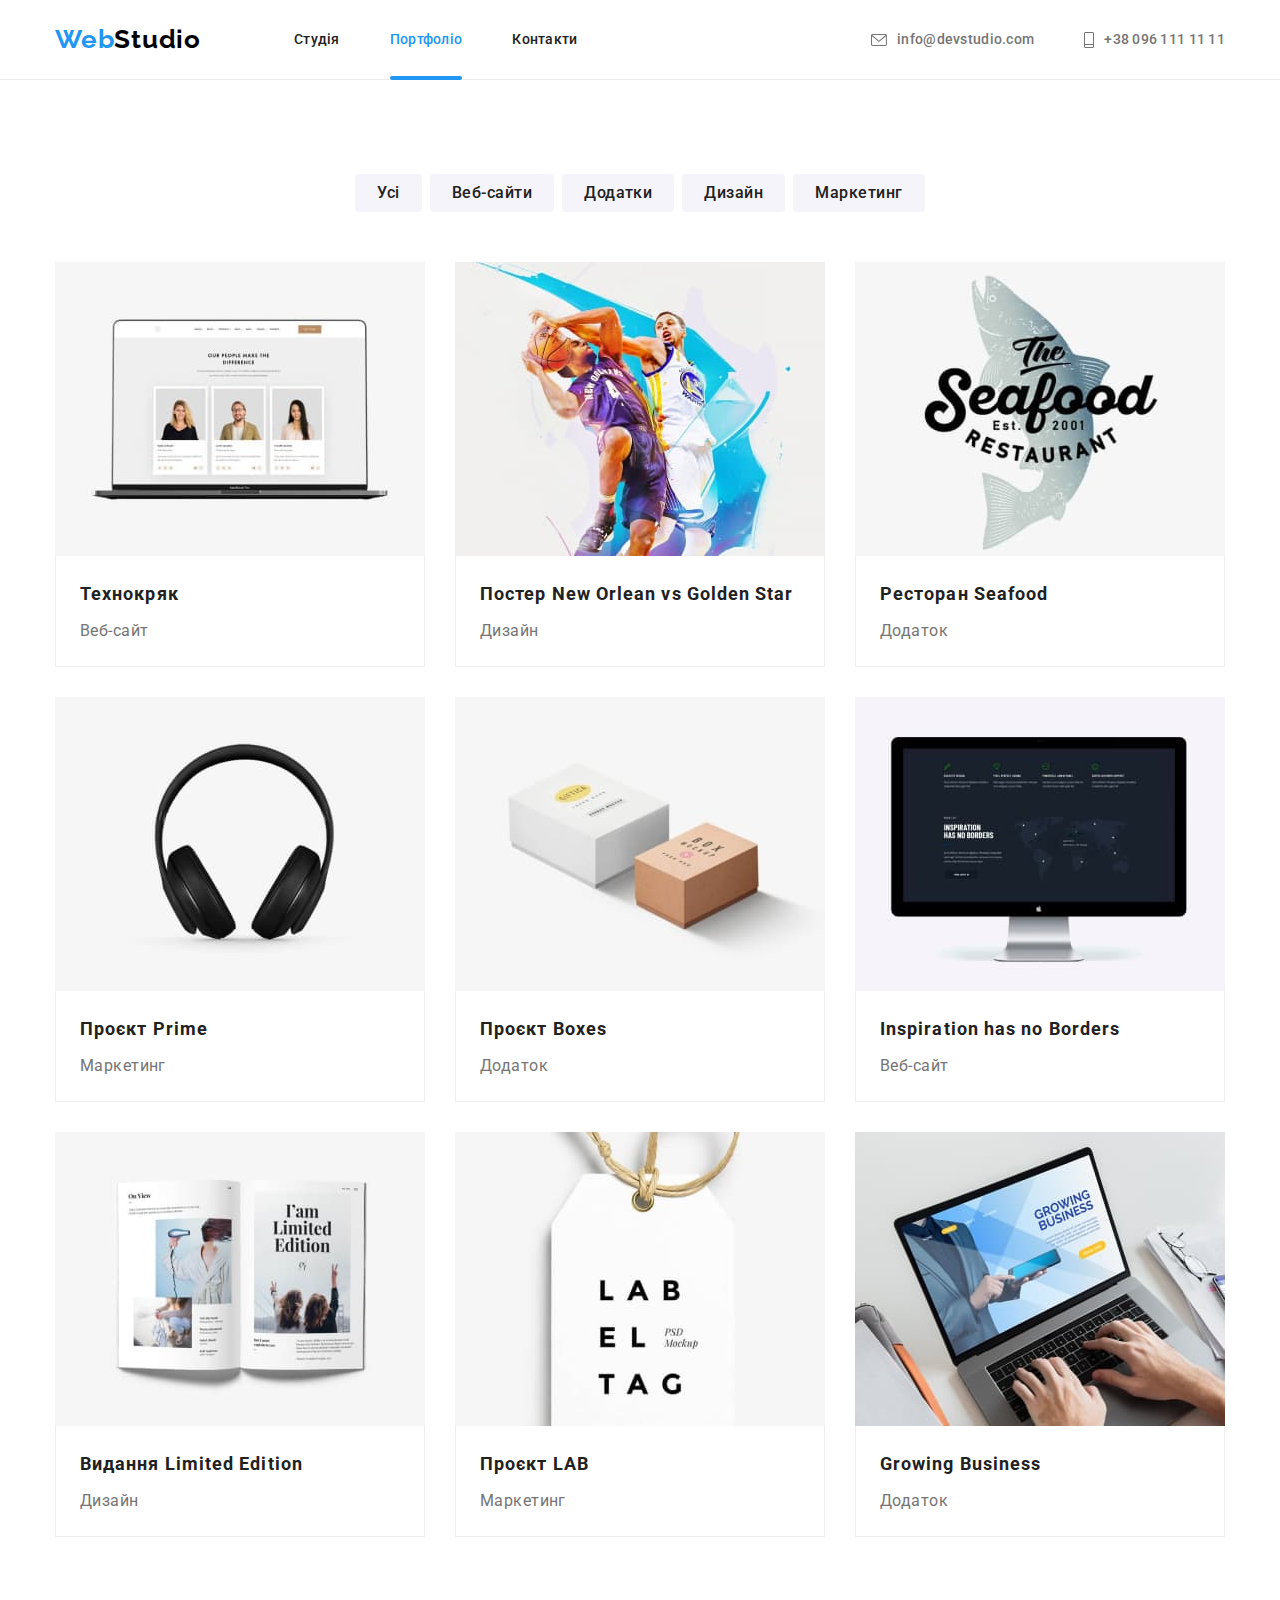
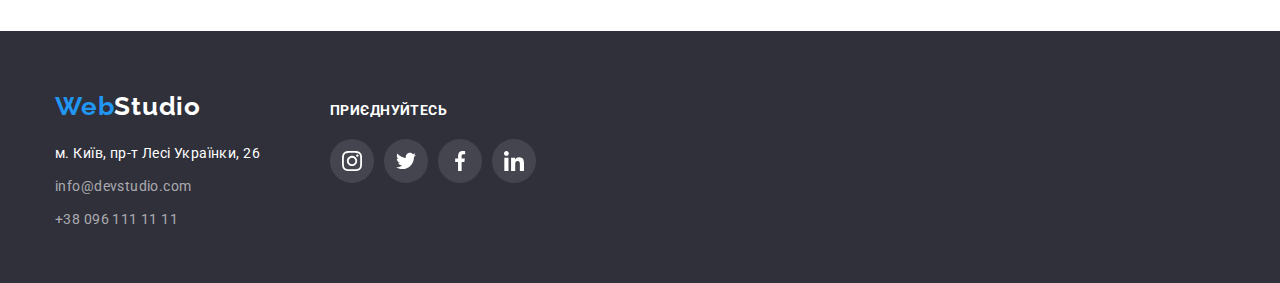
==== portfolio.html @ 020f9f27 "Копіювання попереднього проекту" ====
<!DOCTYPE html>
<html lang="uk">
<head>
    <meta charset="UTF-8">
    <meta http-equiv="X-UA-Compatible" content="IE=edge">
    <meta name="viewport" content="width=device-width, initial-scale=1.0">
    <title>Студія</title>

    <link rel="preconnect" href="https://fonts.googleapis.com">
    <link rel="preconnect" href="https://fonts.gstatic.com" crossorigin>
    <link href="https://fonts.googleapis.com/css2?family=Raleway:wght@700&family=Roboto:wght@400;500;700;900&display=swap" rel="stylesheet">
    
    <link rel="stylesheet" href="https://cdnjs.cloudflare.com/ajax/libs/modern-normalize/1.1.0/modern-normalize.min.css">
    <link rel="stylesheet" href="./css/styles.css">
</head>
<body>
    <header>
        <div class="container main-nav">
            <a class="logo-item" href="./index.html"><span class="logo-nav"><span class="logo-nav-firstpart">Web</span><span class="logo-nav-twopart">Studio</span></span></a>
        <nav>
        <ul class="site-nav">
            <li><a class="site-nav-item" href="./index.html">Студія</a></li>
            <li><a class="site-nav-item current" href="">Портфоліо</a></li>
            <li><a class="site-nav-item" href="">Контакти</a></li>
        </ul>

        </nav>
        <ul class="contact-nav">
            <li class="mail-action">
                <a class="site-mail" href="mailto:info@devstudio.com">
                     <svg class="mail-icon">
                     <use href="./images/icons.svg#icon-envelope"></use>
                     </svg>
                     info@devstudio.com
                </a>
            </li>

            <li class="tel-action">
                <a class="site-tel" href="tel:+380961111111">
                     <svg class="tel-icon">
                     <use href="./images/icons.svg#icon-tel"></use>
                     </svg>  
                     +38 096 111 11 11
                </a>
            </li>
        </ul>
      </div>
    </header>
 <main>
     <section class="portfolio section-no-padding">
        <div class="container">
        <h1 class="visually-hidden">Групи проектів нашої Студії</h1>
    
         <ul class="filtr-list">
             <li><button class="buttom-filtr" type="button">Усі</button></li>
             <li><button class="buttom-filtr" type="button">Веб-сайти</button></li>
             <li><button class="buttom-filtr" type="button">Додатки</button></li>
             <li><button class="buttom-filtr" type="button">Дизайн</button></li>
             <li><button class="buttom-filtr" type="button">Маркетинг</button></li>

         </ul>

        <ul class="project-list">
             <li class="project-element">
                <a href="#">
                    <div class="project-thumb">
                         <img src="./images/tehnokryak.jpg" alt="Tehnokryak" width="370" height="294">
                         <div class="project-overlay">
                         <p class="project-overlay-description">Ресурс пропонує комплексні пропозиції з різним рівнем функціоналу та сервісів. Все це дозволить відвідувачу отримати вичерпні відомості про компанію чи приватну особу.</p>
                         </div>
                    </div>
                    <div class="project-description">
                    <h2 class="project-title">Технокряк</h2>
                    <p class="project-text">Веб-сайт</p>
                    </div>
                </a>
             </li>
             <li class="project-element">
                <a href="#">
                     <div class="project-thumb">
                         <img src="./images/poster.jpg" alt="Poster" width="370" height="294">
                         <div class="project-overlay">
                         <p class="project-overlay-description">Ресурс пропонує комплексні пропозиції з різним рівнем функціоналу та сервісів. Все це дозволить відвідувачу отримати вичерпні відомості про компанію чи приватну особу.</p>
                         </div>
                     </div>
                 <div class="project-description">
                 <h2 class="project-title">Постер New Orlean vs Golden Star</h2>
                 <p class="project-text">Дизайн</p>
                 </div>
                </a>
             </li>
              <li class="project-element">
                <a href="#">
                     <div class="project-thumb">
                         <img src="./images/restoran.jpg" alt="Restoran" width="370" height="294">
                         <div class="project-overlay">
                         <p class="project-overlay-description">Ресурс пропонує комплексні пропозиції з різним рівнем функціоналу та сервісів. Все це дозволить відвідувачу отримати вичерпні відомості про компанію чи приватну особу.</p>
                         </div>
                     </div>
                 <div class="project-description">
                 <h2 class="project-title">Ресторан Seafood</h2>
                 <p class="project-text">Додаток</p>
                 </div>
                </a>
               </li>
               <li class="project-element">
                <a href="#">
                    <div class="project-thumb">
                         <img src="./images/prime.jpg" alt="Project prime" width="370" height="294">
                         <div class="project-overlay">
                         <p class="project-overlay-description">Ресурс пропонує комплексні пропозиції з різним рівнем функціоналу та сервісів. Все це дозволить відвідувачу отримати вичерпні відомості про компанію чи приватну особу.</p>
                         </div>
                   </div>
                 <div class="project-description">
                 <h2 class="project-title">Проєкт Prime</h2>
                 <p class="project-text">Маркетинг</p>
                 </div>
                </a>
             </li>
             <li class="project-element">
                <a href="#">
                    <div class="project-thumb">
                         <img src="./images/boxes.jpg" alt="Project boxes" width="370" height="294">
                         <div class="project-overlay">
                            <p class="project-overlay-description">Ресурс пропонує комплексні пропозиції з різним рівнем функціоналу та сервісів. Все це дозволить відвідувачу отримати вичерпні відомості про компанію чи приватну особу.</p>
                         </div>
                    </div>
                 <div class="project-description">
                 <h2 class="project-title">Проєкт Boxes</h2>
                 <p class="project-text">Додаток</p>
                 </div>
                </a>
             </li>
             <li class="project-element">
                <a href="#">
                    <div class="project-thumb">
                         <img src="./images/inspiration.jpg" alt="Inspiration" width="370" height="294">
                         <div class="project-overlay">
                            <p class="project-overlay-description">Ресурс пропонує комплексні пропозиції з різним рівнем функціоналу та сервісів. Все це дозволить відвідувачу отримати вичерпні відомості про компанію чи приватну особу.</p>
                         </div>
                    </div>
                 <div class="project-description">
                 <h2 class="project-title">Inspiration has no Borders</h2>
                 <p class="project-text">Веб-сайт</p>
                 </div>
                </a>
             </li>
             <li class="project-element">
                <a href="#">
                    <div class="project-thumb">
                         <img src="./images/vydannya-limited.jpg" alt="Vydannya-limited" width="370" height="294">
                         <div class="project-overlay">
                            <p class="project-overlay-description">Ресурс пропонує комплексні пропозиції з різним рівнем функціоналу та сервісів. Все це дозволить відвідувачу отримати вичерпні відомості про компанію чи приватну особу.</p>
                         </div>
                    </div>
                 <div class="project-description">
                 <h2 class="project-title">Видання Limited Edition</h2>
                 <p class="project-text">Дизайн</p>
                 </div>
                </a>
             </li>
              <li class="project-element">
                <a href="#">
                    <div class="project-thumb">
                         <img src="./images/projekt-lab.jpg" alt="Projekt-lab" width="370" height="294">
                         <div class="project-overlay">
                            <p class="project-overlay-description">Ресурс пропонує комплексні пропозиції з різним рівнем функціоналу та сервісів. Все це дозволить відвідувачу отримати вичерпні відомості про компанію чи приватну особу.</p>
                         </div>
                    </div>
                 <div class="project-description">
                 <h2 class="project-title">Проєкт LAB</h2>
                 <p class="project-text">Маркетинг</p>
                </div>
                </a>
             </li>
             <li class="project-element">
                <a href="#">
                    <div class="project-thumb">
                         <img src="./images/growing-business.jpg" alt="Growing-business" width="370" height="294">
                         <div class="project-overlay">
                            <p class="project-overlay-description">Ресурс пропонує комплексні пропозиції з різним рівнем функціоналу та сервісів. Все це дозволить відвідувачу отримати вичерпні відомості про компанію чи приватну особу.</p>
                         </div>
                    </div>
                 <div class="project-description">
                 <h2 class="project-title">Growing Business</h2>
                 <p class="project-text">Додаток</p>
                 </div>
                </a>
             </li>
         </ul>
        </div>
     </section>

 </main>
    <footer>
        <div class="container footer">
            <div class="footer-left">
                 <div class="logo-nav-footer">
                 <a href="./index.html"><span class="logo-nav-firstpart">Web</span><span class="logo-nav-twopart-footer">Studio</span></a>
                 </div>
                 <address>
                 <ul class="address">
                     <li><a class="address-text" href="#">м. Київ, пр-т Лесі Українки, 26</a></li>
                     <li><a class="address-mail" href="mailto:info@devstudio.com">info@devstudio.com</a></li>
                     <li><a class="address-tel" href="tel:+380961111111">+38 096 111 11 11</a></li>
                 </ul>
                 </address>
            </div>
            <div class="footer-right">
                <p class="text-invitation">приєднуйтесь</p>
                        
                <ul class="invitation-button-list">
                    <li>
                        <a class="invitation-button" href="#">
                            <svg class="invitation-icon">
                            <use href="./images/icons.svg#icon-instagram"></use>
                            </svg>
                        </a>
                    </li>

                    <li>
                        <a class="invitation-button" href="#">
                            <svg class="invitation-icon">
                            <use href="./images/icons.svg#icon-twitter"></use>
                            </svg>
                        </a>
                    </li>

                    <li>
                        <a class="invitation-button" href="#">
                            <svg class="invitation-icon">                                    
                            <use href="./images/icons.svg#icon-facebook"></use>
                            </svg>
                        </a>
                    </li>

                     <li>
                        <a class="invitation-button" href="#">
                            <svg class="invitation-icon">
                            <use href="./images/icons.svg#icon-linkedin"></use>
                            </svg>
                        </a>
                    </li>
                 </ul>
                 
            </div>
        </div>
    </footer>
</body>
</html>
---- css/styles.css ----
/* Загальні налаштування*/
:root {
    
    --primary-text-color: #757575;
    --title-text-color: #212121;
    --accent-color: #2196F3;
    --hero-text-color: #FFFFFF;
    --hero-bg-color:#2F303A;
    --logo-twopart-color: #000000;
    --tel-mail-footer: rgba(255, 255, 255, 0.6);
    --team-bg-color: #F5F4FA;
    --buttom-bg-color: #188ce8;
    --buttom-shadow-color: rgba(0, 0, 0, 0.15);
    --second-font: 'Raleway', sans-serif;
}
html {
    box-sizing: border-box;
    /*width: 1600px; */
}

body {
    
    color: var(--primary-text-color);   
    font-family: 'Roboto', sans-serif;
    font-size: 14px;
    letter-spacing: 0.03em;
}

h1, h2, h3, h4, h5, h6, p, ul {
    margin-top: 0;
    margin-bottom: 0;
}

img {
    display: block;
}
.container {
    width: 1200px;
    margin: 0 auto;
    padding-left: 15px;
    padding-right: 15px;
    
}
.section-no-padding {
    padding-top: 0;
    padding-bottom: 0;
}

.secton-title {
    font-weight: 700;
    font-size: 36px;
    line-height: 1.17;
    color: var(--title-text-color);
    margin-bottom: 50px;
    text-align: center;
}

.visually-hidden {
    position: absolute;
    width: 1px;
    height: 1px;
    margin: -1px;
    border: 0;
    padding: 0;  
    white-space: nowrap;
    clip-path: inset(100%);
    clip: rect(0 0 0 0);
    overflow: hidden;
}

a {
    text-decoration: none;
}

a:hover,
a:focus {
    color: var(--accent-color);

    transition: 250ms cubic-bezier(0.4, 0, 0.2, 1);
}


li {
    list-style: none;
}
        
        /*     Header*/
header {
    background-color: var(--hero-text-color);
    border-bottom: 1px solid #ECECEC;
    border-color: #ECECEC;

    height: 80px;
}



        /* Навігація*/


.logo-nav {
    min-width: 145px;
    min-height: 31px;
} 

.logo-nav-firstpart {
    color: var(--accent-color);
}
            
.logo-nav-twopart {
    color: var(--logo-twopart-color);
}

.logo-nav-firstpart,
.logo-nav-twopart,
.logo-nav-twopart-footer {
    font-family: var(--second-font);
    font-weight: 700;
    font-size: 26px;
    line-height: 1.19;
    letter-spacing: 0.03em;
    }

.site-nav-item
{
    font-weight: 500;
    line-height: 1.14;
    letter-spacing: 0.02em;
    color: var(--title-text-color);

    position: relative;
}

.current {
    color: var(--accent-color);
}

.main-nav {
    display: flex;
    align-items: center;
    /*justify-content: space-between;*/
} 
.site-nav-item.current::after {
    content: "";
    position: absolute;
    bottom: 0;

    display: block;
    width: 100%;
    height: 4px;

    border-radius: 2px;
    background-color: var(--accent-color);
}
.site-nav {
    display: flex;
    padding-left: 0;
}

.contact-nav {
    display: flex;
    padding-left: 0;
    margin-left: auto;
}

.site-nav-item,
.site-mail,
.site-tel,
.logo-item {
    display: block;
    display: flex;
    align-items: center; 
    padding-top: 32px;
    padding-bottom: 32px;

}

.site-nav li,
.contact-nav li,
.logo-item {
    margin-right: 50px;
}


.logo-item {
    padding-top: 24px;
    padding-bottom: 25px;
    margin-right: 93px;
    margin-left: 0;
}


.site-nav li:last-child,
.contact-nav li:last-child {
    margin-right: 0;
}

/*Телефон і mail*/
.site-tel, .site-mail {
    font-weight: 500;
    line-height: 1.14;
    letter-spacing: 0.02em;
}

.site-tel,
.site-mail {
    color: var(--primary-text-color);
}
/*
.mail-before {

    display: inline-block;
    width: 16px;
    height: 12px;
    align-items: center;
    justify-content: center;
    margin-right: 10px;

}
*/

.mail-icon {

    width: 16px;
    height: 12px;
    margin-right: 10px;
    background-size: cover;
    background-position: center;
    align-items: center;
    justify-content: center;
    fill: #757575;
}

.mail-action,
.tel-action {
    display: block;
    display: flex;
    align-items: center;
    justify-content: center;
}

.tel-icon {

    width: 10px;
    height: 16px;
    margin-right: 10px;
    background-size: cover;
    background-position: center;
    align-items: center;
    justify-content: center;
    fill: #757575;
}

.site-mail:hover > .mail-icon,
.site-mail:focus > .mail-icon,
.site-tel:hover > .tel-icon,
.site-tel:focus > .tel-icon {
    fill: var(--accent-color);
    cursor: pointer;

    transition: 250ms cubic-bezier(0.4, 0, 0.2, 1);
}


/*
.mail-icon:hover,
.mail-icon:focus,
.tel-icon:hover,
.tel-icon:focus,
.site-mail:hover,
.site-mail:focus,
.site-tel:hover,
.site-tel:focus
 {
    fill: var(--accent-color);
    cursor: pointer;
}

/*
.site-mail::before {
    display: inline-block;
    align-items: center;

    content: "";
    width: 16px;
    height: 12px;
    margin-right: 10px;

    background-color: var(--team-bg-color);
    background-image: url(../images/envelope\ \(hover\).svg);    
    background-size: contain;
    background-repeat: no-repeat;
    background-position: center;
    }

.site-tel::before {
    display: inline-block;
    align-items: center;
    
    content: "";
    width: 10px;
    height: 16px;
    margin-right: 10px;
    
    background-color: var(--team-bg-color);
    background-image: url();    
    background-size: contain;
    background-repeat: no-repeat;
    background-position: center;
    }
*/


/* Hero*/

.hero {
    /*background-color: var(--hero-bg-color);*/
    text-align: center;
    padding-top: 200px;
    padding-bottom: 200px;
}

.overlay {
    height: 600px;
    max-width: 1600px;
    margin-left: auto;
    margin-right: auto;

    background-color: rgba(196, 196, 196, 1);

    background-image: linear-gradient(rgba(47, 48, 58, 0.4), rgba(47, 48, 58, 0.4)),
    url(../images/hero.jpg);

    background-repeat: no-repeat;
    background-size: cover;
    background-position: center;
}


.hero-title { 
    font-weight: 900;
    font-size: 44px;
    line-height: 1.36;
    letter-spacing: 0.06em;
    text-transform: uppercase;
    color: var(--hero-text-color);
    margin-bottom: 30px;
}
    
.buttom {
    display: inline-block;
    min-width: 216px;
    min-height: 50px;
    align-items: center;
    justify-content: center;
       
    font-family: inherit;
    font-weight: 700;
    font-size: 16px;
    line-height: 1.87;
    letter-spacing: 0.06em;
    color: var(--hero-text-color);
    background-color: var(--accent-color);
    cursor: pointer;

    text-align: center;

    border-radius: 4px;
    border: 0;
    box-shadow: 0px 4px 4px var(--buttom-shadow-color);
      
}

.buttom:hover,
.buttom:focus {
    background-color: var(--buttom-bg-color);    

    transition: 250ms cubic-bezier(0.4, 0, 0.2, 1);
}

/*Модальне вікно*/

.backdrop {
    position: fixed;
    top: 0;
    left: 0;

    width: 100%;
    height: 100%;

    background-color: rgba(0, 0, 0, 0.2);

    opacity: 1;
    visibility: visible;
    pointer-events: initial;

    transition: opacity 250ms, visibility 250ms, cubic-bezier(0.4, 0, 0.2, 1);


}

.modal {
    position: absolute;

    top: 50%;
    left: 50%;
     
    min-height: 581px;
    min-width: 528px;
    
    background-color: var(--hero-text-color);
    
    transition:  transform 250ms, cubic-bezier(0.4, 0, 0.2, 1);
    
    transform: translate(-50%, -50%) scale(1);
}


.backdrop.is-hidden {
    visibility: hidden;
    opacity: 0;
    pointer-events: none;
}

.backdrop.is-hidden .modal {
    transform: translate(-50%, -50%) scale(0.9);
}

.close-btn {
    position: absolute;
    top: 8px;
    right: 8px;

    display: flex;

    width: 30px;
    height: 30px;

    border: 1px solid rgba(0, 0, 0, 0.1);
    border-radius: 50%;
    background-color: var(--hero-text-color);
    align-items: center;
    justify-content: center;
    background-position: center;

    cursor: pointer;
}

.close-btn-icon {
    
    padding: 0;
    margin: 0;
    
    align-items: center;
    justify-content: center;

}




/* Benefits*/

.benefits {
    padding-top: 94px;
    padding-bottom: 94px;
}

.benefits-title {
    font-weight: 700;
    font-size: 14px;
    line-height: 1.14;
    text-transform: uppercase;
    color: var(--title-text-color);
    margin-bottom: 10px;
}

.benefits-text {
    line-height: 1.71;
}

.benefits-list {
    display: flex;
    padding-left: 0;
}

.benefits-list li {
    width: 270px;
}

.benefits-list li,
.work-list li {
    margin-right: 30px;
}

.benefits-list li:last-child,
.work-list li:last-child,
.clients-list li:last-child {
    margin-right: 0;
}

.benefits-before {
    display: flex;
    height: 120px;
    background-color: var(--team-bg-color);
    border-radius: 4px;
    align-items: center;
    justify-content: center;
    margin-bottom: 30px;
}

.benefits-icon {
    width: 70px;
    height: 70px;
    background-size: cover;
}

/*

.benefits-list li::before {
display: block;
content: "";
height: 120px;
background-color: var(--team-bg-color);
border-radius: 4px;

background-size: contain;
background-repeat: no-repeat;
background-position: center;
}

.benefits-list li:nth-child(1)::before {
background-image: url();
    }

.benefits-list li:nth-child(2)::before {
    background-image: url();
    }

.benefits-list li:nth-child(3)::before {
    background-image: url();
    }

.benefits-list li:nth-child(2)::before {
    background-image: url();
    }
*/


/*Work*/
.work {
    padding-bottom: 94px;
}

.work-list {
    display: flex;
    padding-left: 0;
}

.work-title {
    font-weight: 700;
    font-size: 14px;
    line-height: 1.14;
    text-align: center;
    text-transform: uppercase;
    color: var(--hero-text-color);
}
.work-thumb {
    position: relative;
}

.work-title-block {
    padding-top: 27px;
    padding-bottom: 27px;
    height: 70px;
    width: 100%;
    background: rgba(47, 48, 58, 0.8);

    display: flex;
    
    position: absolute;
    bottom: 0;
    display: inline-block;
    align-items: center;
}
/*Team*/

.team-title {
    font-weight: 500;
    font-size: 16px;
    line-height: 1.19; 
    color: var(--title-text-color);
    margin-bottom: 10px;
    text-align: center;
    
    
}

.team-text {
    font-size: 16px;
    line-height: 1.19;
    text-align: center;
    margin-bottom: 16px;
}

.team {
    padding-top: 94px;
    padding-bottom: 94px;
    background-color: var(--team-bg-color);
}

.team-item {
    background-color: var(--hero-text-color);
    width: 270px;
    }

.team-list {
    display: flex;
    padding-left: 0;
}

.team-item {
    
    margin-right: 30px;
    background: #FFFFFF;
    box-shadow: 0px 1px 3px rgba(0, 0, 0, 0.12), 0px 1px 1px rgba(0, 0, 0, 0.14), 0px 2px 1px rgba(0, 0, 0, 0.2);
    border-radius: 0px 0px 4px 4px;
}

.team-description {
    padding-top: 30px;
    padding-bottom: 30px;
}

.team-icon-block {
    display: flex;
    padding: 0;
    margin: 0;
    list-style: none;
    align-items: center;
    justify-content: center;

    margin-right: 32px;
    margin-left: 32px;
}

.team-button {
    display: flex;
    padding: 0;
    border: 0;
    width: 44px;
    height: 44px;
    color: #AFB1B8;
    border-radius: 50%;
    background-color: var(--hero-text-color);
    align-items: center;
    justify-content: center;
    background-position: center;

    
}

.team-icon {
    padding: 0;
    margin: 0;
    width: 20px;
    height: 20px;
    fill: #afb1b8;
    background-size: cover;
}
.team-icon-block li {
margin-right: 10px;
}

.team-icon-block li:last-child
{
    margin-right: 0;
}

.team-button:hover,
.team-button:focus {
    background-color: var(--accent-color);

    transition: 250ms cubic-bezier(0.4, 0, 0.2, 1);
}
.team-button:hover > .team-icon,
.team-button:focus > .team-icon {
    fill: var(--hero-text-color);

    transition: 250ms cubic-bezier(0.4, 0, 0.2, 1);
}
/*Clients*/
.clients {
    padding-top: 94px;
    padding-bottom: 94px;
}

.clients-list {
    display: flex;
    padding: 0;
    margin: 0;
    list-style: none;
    align-items: center;
    justify-content: center;
}

.client-button {
    display: flex;
    padding: 0;
    width: 170px;
    height: 92px;
    color: #AFB1B8;
    align-items: center;
    justify-content: center;
    background-position: center;

    border: 1px solid #AFB1B8;
    border-radius: 4px;
}

.client-icon {
    padding: 0;
    margin: 0;
    width: 106px;
    height: 60px;
    fill: #afb1b8;
    background-size: cover;
}

.clients-list li {
    margin-right: 30px;
}

.client-button:hover,
.client-button:focus {
    border-color: var(--accent-color);

    transition: 250ms cubic-bezier(0.4, 0, 0.2, 1);
}

.client-button:hover > .client-icon,
.client-button:hover > .client-icon {
    fill: var(--accent-color);

    transition: 250ms cubic-bezier(0.4, 0, 0.2, 1);
}

/*Footer*/

footer {
    background-color:var(--hero-bg-color);
    height: 252px;
    padding-top: 60px;
    padding-bottom: 60px;
}

.logo-nav-twopart-footer,
.address-text {
    color: var(--hero-text-color);
}

.logo-nav-footer {
    padding-left: 0;
    margin-bottom: 20px;
}

.address {
    padding-left: 0;
}

.address-text,
.address-mail,
.address-tel {
    font-style: normal;
    line-height: 1.71;
    
}

.address li {
    margin-bottom: 9px;
    }

.address li:last-child {
    margin-bottom: 0;
}

.address-mail,
.address-tel {
    color: var(--tel-mail-footer);
}

.footer {
    display: flex;
    align-items: baseline;
}
.text-invitation {
    font-weight: 700;
    font-size: 14px;
    line-height: 1.14;
    text-transform: uppercase;
    color: var(--hero-text-color);
    margin-bottom: 20px;
    text-align: left;

}

.footer-right {
    margin-left: 70px;
}

.invitation-button-list {
    display: flex;
    padding: 0;
    margin: 0;
    list-style: none;
    align-items: center;
    justify-content: center;
}

.invitation-button {
    display: flex;
    padding: 0;
    border: 0;
    width: 44px;
    height: 44px;
    color: var(--hero-text-color);
    border-radius: 50%;
    background-color: rgba(255, 255, 255, 0.1);
    align-items: center;
    justify-content: center;
    background-position: center;
}

.invitation-icon {
    padding: 0;
    margin: 0;
    width: 20px;
    height: 20px;
    fill: var(--hero-text-color);
    background-size: cover;
}
.invitation-button-list li {
margin-right: 10px;
}

.invitation-button-list li:last-child
{
    margin-right: 0;
}


.invitation-button:hover,
.invitation-button:focus {
    background-color: var(--accent-color);

    transition: 250ms cubic-bezier(0.4, 0, 0.2, 1);
}

/*Buttom-filtr*/

.buttom-filtr {
    font-family: inherit;
    font-weight: 500;
    font-size: 16px;
    line-height: 1.63;
    color: var(--title-text-color);
    letter-spacing: 0.03em;
    background-color: var(--team-bg-color);
    cursor: pointer;
    
    padding: 6px 22px;

    border: 0;

    border-radius: 4px;
    /*border-color: var(--team-bg-color);*/

}

.buttom-filtr:hover,
.buttom-filtr:focus
 {
    color: var(--hero-text-color);
    background-color: var(--accent-color);
    box-shadow: 0px 3px 1px rgba(0, 0, 0, 0.1), 0px 1px 2px rgba(0, 0, 0, 0.08), 0px 2px 2px rgba(0, 0, 0, 0.12);

    transition: 250ms cubic-bezier(0.4, 0, 0.2, 1);
}

.filtr-list {
    display: flex;
    padding-left: 0;
    align-items: center;
    justify-content: center;
    margin-bottom: 50px;
}

.filtr-list li {
    margin-left: 0;
    margin-right: 8px;
    margin-bottom: 0;
}

.filtr-list li:last-child {
    margin-right: 0;
}

/*Projects*/

.project-title {

    font-weight: 700;
    font-size: 18px;
    line-height: 2;
    letter-spacing: 0.06em;
    color: var(--title-text-color);
    margin-bottom: 4px;
}

.project-text {
    font-size: 16px;
    line-height: 1.88;
    color: var(--primary-text-color);

}

.project-list {
    display: flex;
    flex-wrap: wrap;
    padding-left: 0;
}

.project-description {
    box-sizing: border-box;

    border-right: 1px solid #EEEEEE;
    border-left: 1px solid #EEEEEE;
    border-bottom: 1px solid #EEEEEE;

    padding-top: 20px;
    padding-bottom: 20px;
    padding-right: 24px;
    padding-left: 24px;

}

.project-element {
    width: 370px;
    margin-right: 30px;
    margin-bottom: 30px;
}

.project-element:nth-child(3n) {
    margin-right: 0;
}

.project-element:nth-last-child(-n + 3) {
    margin-bottom: 0;
}

.portfolio {
    padding-top: 94px;
    padding-bottom: 94px;
}

.project-element:hover,
.project-element:focus {
    box-shadow: 0px 1px 1px rgba(0, 0, 0, 0.12), 0px 4px 4px rgba(0, 0, 0, 0.06), 1px 4px 6px rgba(0, 0, 0, 0.16);

    transition: 250ms cubic-bezier(0.4, 0, 0.2, 1);
}

.project-thumb {
    position: relative;
    overflow: hidden;
}
.project-overlay {
    padding-top: 63px;
    padding-bottom: 63px;
    padding-left: 24px;
    padding-right: 24px;
    width: 100%;
    background: rgba(33, 150, 243, 0.9);

    position: absolute;
    bottom: 0;
    top: 0;
    display: inline-block;
    align-items: center;
    opacity: 0;
    
    transform: translateY(100%);
    transition: 250ms cubic-bezier(0.4, 0, 0.2, 1);
}
.project-overlay-description {
    font-weight: 400;
    font-size: 18px;
    line-height: 1.56;
    color: var(--hero-text-color);
}

.project-element:hover .project-overlay {
    transform: translateY(0);
    transition: 250ms cubic-bezier(0.4, 0, 0.2, 1);
    opacity: 1; 
}
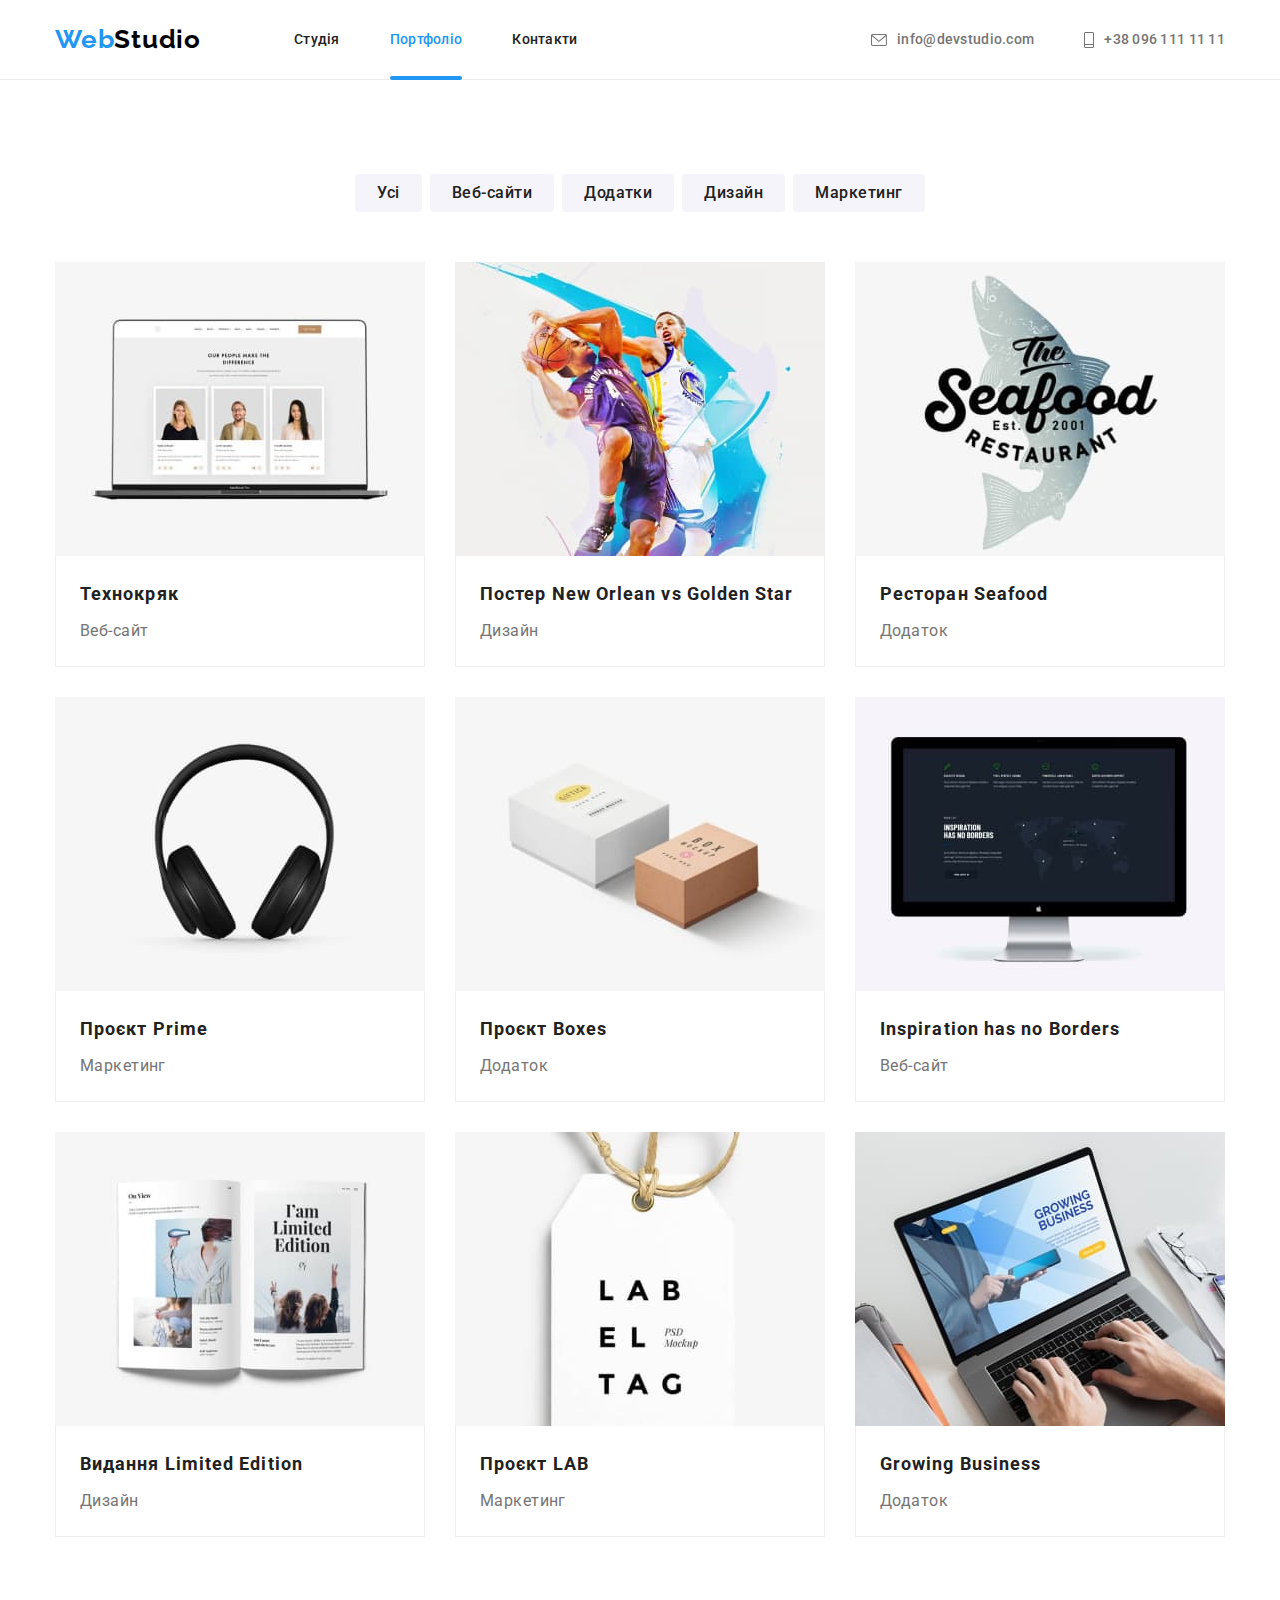
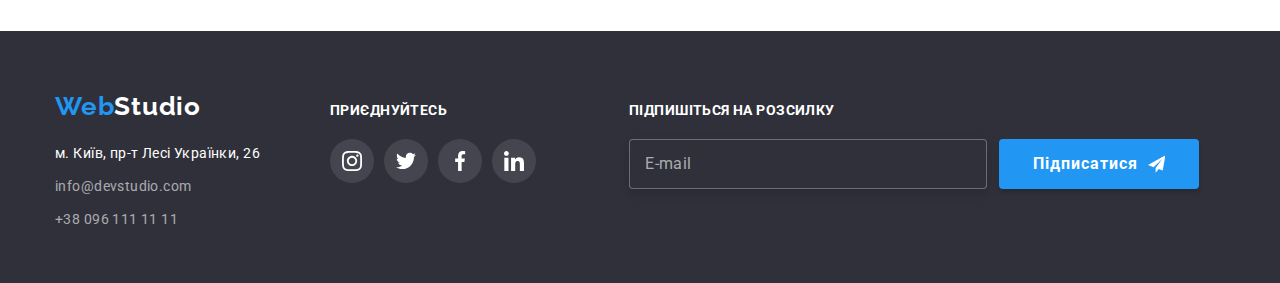
==== commit eecec9b5: "Виконання завдання" ====
--- a/portfolio.html
+++ b/portfolio.html
@@ -206,7 +206,7 @@
                  </ul>
                  </address>
             </div>
-            <div class="footer-right">
+            <div class="footer-center">
                 <p class="text-invitation">приєднуйтесь</p>
                         
                 <ul class="invitation-button-list">
@@ -241,9 +241,21 @@
                             </svg>
                         </a>
                     </li>
-                 </ul>
-                 
+                 </ul>                 
             </div>
+            <div class="footer-right">
+                <p class="text-invitation">Підпишіться на розсилку</p>
+                <form class="subscription-form" autocomplete="off" name="subscription-form">
+                    <input type="email" class="subscription-form-input" name="user-email" id="subscription-form-input">
+                    <label for="subscription-form-input" class="subscription-form-label">E-mail</label>
+                    <button data-modal-open class="buttom-subscription" type="submit">
+                        <span class="buttom-subscription-text">Підписатися</span>
+                        <svg class="icon-subscription">
+                            <use href="./images/icons.svg#icon-subscription"></use>
+                        </svg>  
+                    </button>
+                </form>                
+             </div>      
         </div>
     </footer>
 </body>
--- a/css/styles.css
+++ b/css/styles.css
@@ -395,8 +395,6 @@
     pointer-events: initial;
 
     transition: opacity 250ms, visibility 250ms, cubic-bezier(0.4, 0, 0.2, 1);
-
-
 }
 
 .modal {
@@ -453,12 +451,209 @@
     
     align-items: center;
     justify-content: center;
-
-}
-
-
-
-
+}
+
+.form {
+    padding: 40px;
+}
+
+.form-title {
+    font-weight: 700;
+    font-size: 20px;
+    line-height: 1.15;
+        
+    color: var(--title-text-color);
+    
+    display: block;
+    margin-bottom: 12px;
+}
+
+.form-list {
+    display: block;
+    padding: 0;
+    margin-bottom: 20px;
+}
+
+.form-field {
+    display: block;
+    
+    width: 448px;
+    height: 58px;
+    margin-bottom: 10px;
+    position: relative;    
+}
+
+.form-field-coment{
+    display: block;
+
+    width: 448px;
+    height: 138px;
+    position: relative;    
+}
+
+.form-input {
+    outline: transparent;
+    margin: 0;
+    width: 100%;
+    height: 40px;
+    padding: 11px 12px 11px 42px;
+        
+    border: 1px solid rgba(33, 33, 33, 0.2);
+    border-radius: 4px;
+    position: relative;
+    transform: translateY(18px);       
+}
+
+.form-icon {
+    padding: 0;
+    margin: 0;
+
+    position: absolute;
+    top: 50%;
+    left: 12px;
+
+    display: flex;
+    display: block;
+
+    width: 18px;
+    height: 18px;
+
+    align-items: center;
+    justify-content: center;
+}
+
+.form-field:focus-within > .form-icon {
+    fill: var(--accent-color);
+
+    transition: 250ms cubic-bezier(0.4, 0, 0.2, 1);
+}
+
+.form-input-coment {
+    outline: transparent;
+    margin: 0;
+
+    width: 100%;
+    height: 120px;
+    padding: 12px 16px;
+    resize: none;
+   
+    border: 1px solid rgba(33, 33, 33, 0.2);
+    border-radius: 4px;
+    position: relative;
+    transform: translateY(18px);
+ }
+
+ .form-input-coment::placeholder {
+    font-weight: 400;
+    font-size: 12px;
+    line-height: 14px;
+    letter-spacing: 0.01em;
+
+    color: rgba(117, 117, 117, 0.5);
+    display: block;
+    position: absolute;
+    top: 12px;    
+}
+
+.form-input:focus,
+.form-input-coment:focus {
+    border-color: var(--accent-color);
+
+    transition: 250ms cubic-bezier(0.4, 0, 0.2, 1);
+}
+
+.form-label {
+    font-weight: 400;
+    font-size: 12px;
+    line-height: 1.17px;
+    letter-spacing: 0.01em;
+    color: var(--primary-text-color);
+    display: block;
+    position: absolute;
+    top: 0;
+    left: 0;
+    height: 14px;
+    transform: translateY(50%);
+}
+
+.form-field-checkbox {
+    width: 423px;
+    height: 24px;
+
+    margin-left: 13px;
+    margin-bottom: 30px;
+    
+    display: flex;    
+    position: relative;
+}
+
+.form-input-checkbox {
+    appearance: none;
+    position: absolute;
+    margin-right: 7px;  
+}
+
+.checkbox-label {
+    display: flex;
+    font-weight: 400;
+    font-size: 14px;
+    line-height: 1.71%;
+    letter-spacing: 0.03em;
+
+    color: var(--primary-text-color);
+    align-items: center;
+
+    transform: translateY(50%);
+}
+
+.text-privacy-policy {
+    margin-left: 7px;
+    color: var(--accent-color);
+    text-decoration: underline;
+}
+
+
+.checkbox-icon {
+    display: inline-block;
+    width: 16px;
+    height: 15px;
+    margin-right: 7px;
+
+    border: 2px solid var(--title-text-color);
+    border-radius: 4px;
+}
+
+.form-input-checkbox:checked + .checkbox-icon {
+    background-color: var(--accent-color);
+    border-color: var(--accent-color);
+    background-image: url("data:image/svg+xml,%3Csvg xmlns='http://www.w3.org/2000/svg' width='13' height='10' fill='none'%3E%3Cpath fill='%23fff' stroke='%23fff' stroke-width='.2' d='m1.957 4.752-.069-.066-.069.065-.888.842-.076.072.076.073 3.496 3.334.069.066.069-.066 7.504-7.158.076-.073-.076-.072-.882-.841-.069-.066-.069.066-6.553 6.246-2.539-2.422Z'/%3E%3C/svg%3E");
+    
+    background-size: contain;
+    background-origin: content-box;
+}
+
+.buttom-form {
+    display: inline-block;
+    min-width: 200px;
+    min-height: 50px;
+    align-items: center;
+    justify-content: center;
+       
+    font-family: inherit;
+    font-weight: 700;
+    font-size: 16px;
+    line-height: 1.88;
+    letter-spacing: 0.06em;
+    color: var(--hero-text-color);
+    background-color: var(--accent-color);
+    cursor: pointer;
+
+    text-align: center;
+
+    border-radius: 4px;
+    border: 0;
+    box-shadow: 0px 4px 4px var(--buttom-shadow-color);      
+}
 /* Benefits*/
 
 .benefits {
@@ -565,6 +760,7 @@
     text-transform: uppercase;
     color: var(--hero-text-color);
 }
+
 .work-thumb {
     position: relative;
 }
@@ -591,9 +787,7 @@
     line-height: 1.19; 
     color: var(--title-text-color);
     margin-bottom: 10px;
-    text-align: center;
-    
-    
+    text-align: center;    
 }
 
 .team-text {
@@ -655,9 +849,7 @@
     background-color: var(--hero-text-color);
     align-items: center;
     justify-content: center;
-    background-position: center;
-
-    
+    background-position: center;    
 }
 
 .team-icon {
@@ -668,12 +860,12 @@
     fill: #afb1b8;
     background-size: cover;
 }
+
 .team-icon-block li {
 margin-right: 10px;
 }
 
-.team-icon-block li:last-child
-{
+.team-icon-block li:last-child {
     margin-right: 0;
 }
 
@@ -683,6 +875,7 @@
 
     transition: 250ms cubic-bezier(0.4, 0, 0.2, 1);
 }
+
 .team-button:hover > .team-icon,
 .team-button:focus > .team-icon {
     fill: var(--hero-text-color);
@@ -793,6 +986,7 @@
     display: flex;
     align-items: baseline;
 }
+
 .text-invitation {
     font-weight: 700;
     font-size: 14px;
@@ -801,10 +995,9 @@
     color: var(--hero-text-color);
     margin-bottom: 20px;
     text-align: left;
-
-}
-
-.footer-right {
+}
+
+.footer-center {
     margin-left: 70px;
 }
 
@@ -839,15 +1032,14 @@
     fill: var(--hero-text-color);
     background-size: cover;
 }
+
 .invitation-button-list li {
-margin-right: 10px;
-}
-
-.invitation-button-list li:last-child
-{
+    margin-right: 10px;
+}
+
+.invitation-button-list li:last-child {
     margin-right: 0;
 }
-
 
 .invitation-button:hover,
 .invitation-button:focus {
@@ -855,6 +1047,105 @@
 
     transition: 250ms cubic-bezier(0.4, 0, 0.2, 1);
 }
+
+.footer-right {
+    margin-left: 93px;
+}
+
+.subscription-form {
+    display: flex;
+    position: relative;    
+}
+
+.subscription-form-input {
+    display: block;
+    
+    outline: transparent;
+    margin-right: 12px;
+    width: 358px;
+    height: 50px;
+    padding: 15px 16px 15px 79px;
+        
+    border: 1px solid rgba(255, 255, 255, 0.3);
+    filter: drop-shadow(0px 4px 4px rgba(0, 0, 0, 0.15));
+    border-radius: 4px;
+    background-color: var(--hero-bg-color);
+
+    font-weight: 400;
+    font-size: 16px;
+    line-height: 1.25;
+
+    align-items: center;
+    letter-spacing: 0.03em;
+
+    color: rgba(255, 255, 255, 0.6);    
+}
+
+.subscription-form-label {
+    font-weight: 400;
+    font-size: 16px;
+    line-height: 1.25;
+
+    align-items: center;
+    letter-spacing: 0.03em;
+
+    color: rgba(255, 255, 255, 0.6);
+
+    display: block;
+    position: absolute;
+    top: 15px;
+    left: 16px;    
+}
+
+.icon-subscription {    
+    width: 24px;
+    height: 24px;
+
+    padding: 0;
+    margin-top: 13px;
+    margin-bottom: 13px;
+    margin-right: 28px;
+        
+    align-items: center;
+    justify-content: center;
+}
+
+.buttom-subscription {
+    display: flex;
+    width: 200px;
+    height: 50px;
+
+    align-items: center;
+    justify-content: center;
+       
+    background-color: var(--accent-color);
+    cursor: pointer;
+
+    text-align: center;
+
+    border-radius: 4px;
+    border: 0;
+    box-shadow: 0px 4px 4px var(--buttom-shadow-color);
+}
+
+    .buttom-subscription-text {
+    display: block;
+    width: 110px;
+    height: 30px;
+    margin-top: 10px;
+    margin-right: 10px;
+    margin-bottom: 10px;
+    margin-left: 28px;
+    
+    font-family: inherit;
+    font-weight: 700;
+    font-size: 16px;
+    line-height: 1.88;
+    letter-spacing: 0.06em;
+    color: var(--hero-text-color);
+    align-items: center;
+}
+
 
 /*Buttom-filtr*/
 
@@ -874,7 +1165,6 @@
 
     border-radius: 4px;
     /*border-color: var(--team-bg-color);*/
-
 }
 
 .buttom-filtr:hover,
@@ -921,7 +1211,6 @@
     font-size: 16px;
     line-height: 1.88;
     color: var(--primary-text-color);
-
 }
 
 .project-list {
@@ -941,7 +1230,6 @@
     padding-bottom: 20px;
     padding-right: 24px;
     padding-left: 24px;
-
 }
 
 .project-element {
@@ -974,6 +1262,7 @@
     position: relative;
     overflow: hidden;
 }
+
 .project-overlay {
     padding-top: 63px;
     padding-bottom: 63px;
@@ -992,6 +1281,7 @@
     transform: translateY(100%);
     transition: 250ms cubic-bezier(0.4, 0, 0.2, 1);
 }
+
 .project-overlay-description {
     font-weight: 400;
     font-size: 18px;
